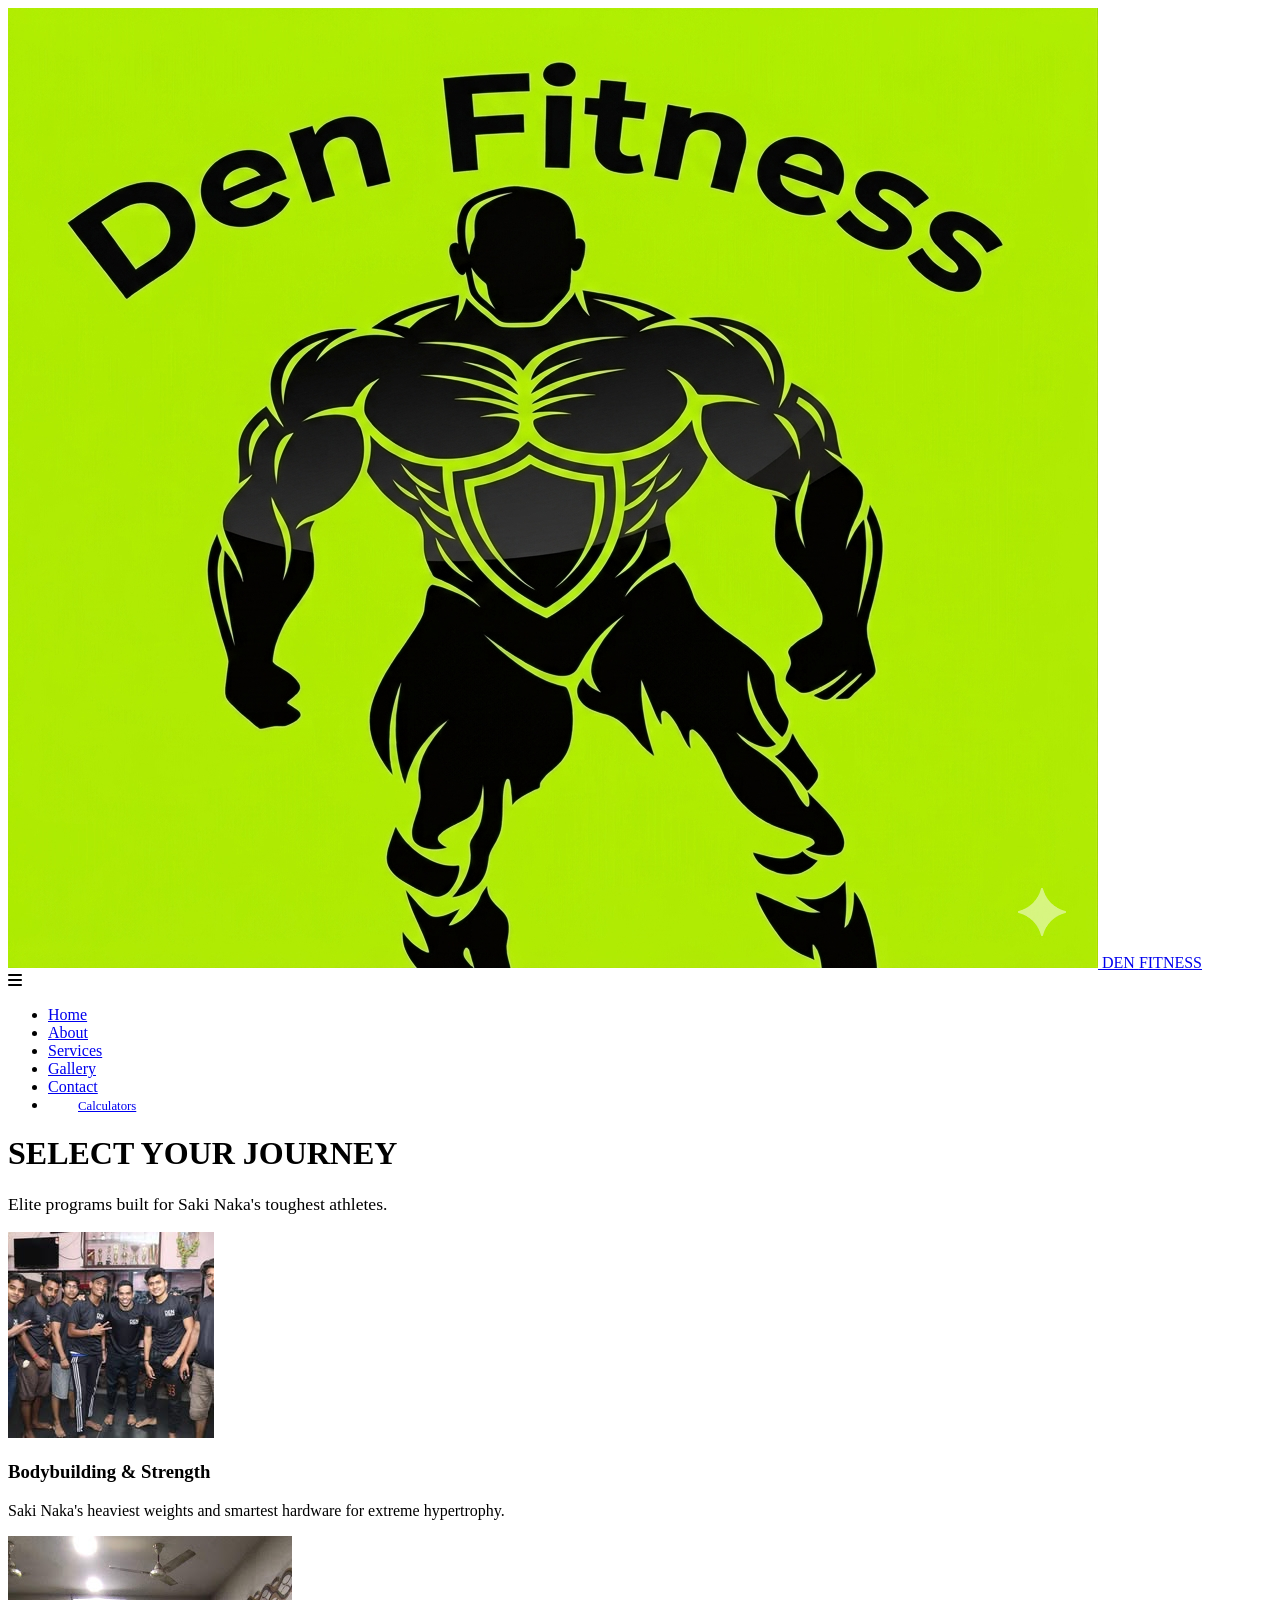
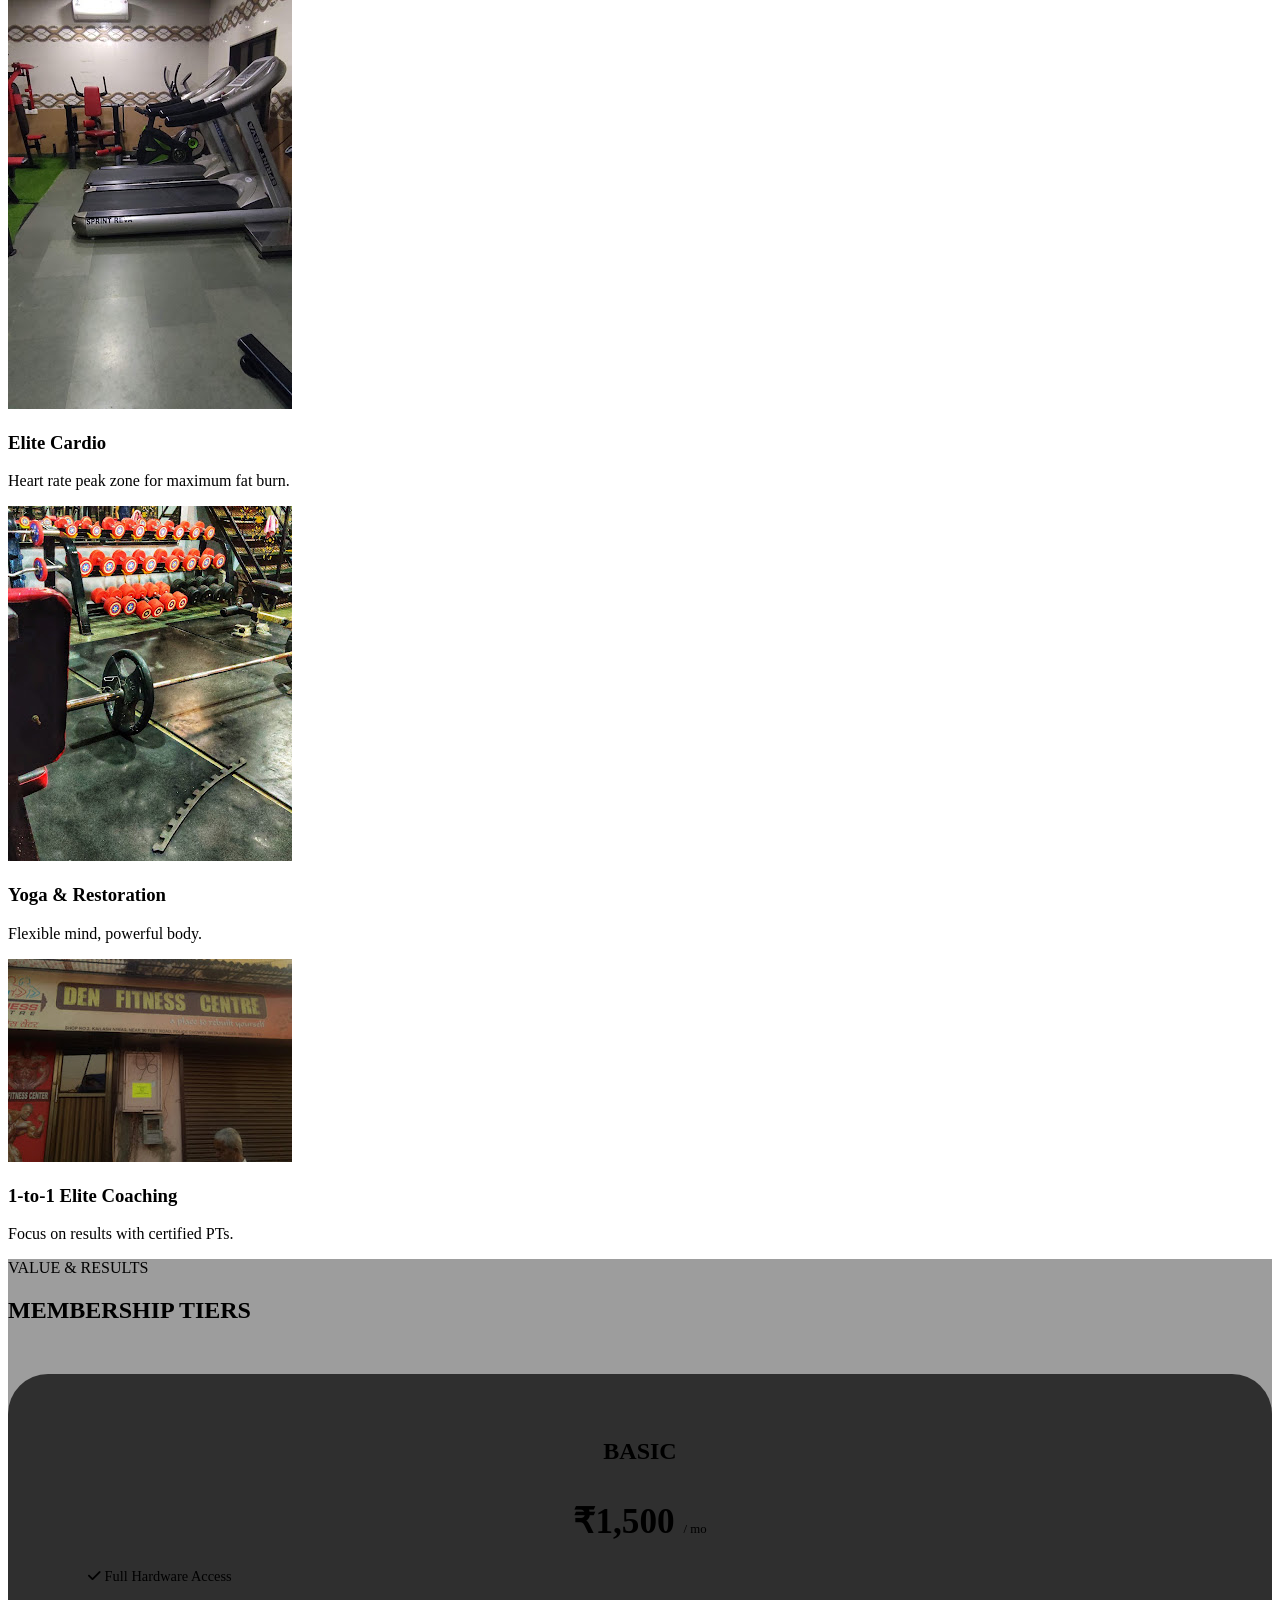
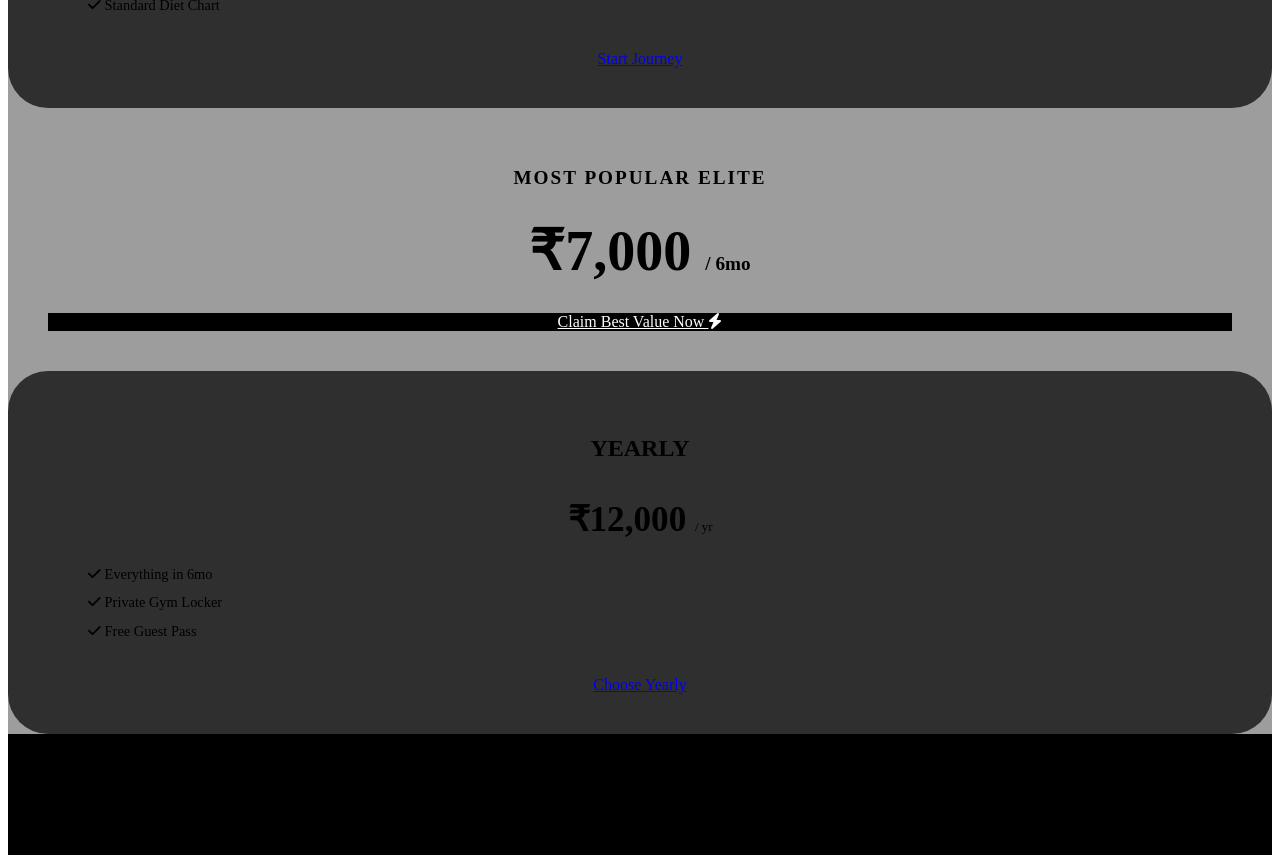
==== services.html @ 98260b91 "Add files via upload" ====
<!DOCTYPE html>
<html lang="en">
<head>
  <meta charset="UTF-8">
  <meta name="viewport" content="width=device-width, initial-scale=1.0">
  <meta name="description" content="Explore Den Fitness Saki Naka's elite training programs. Bodybuilding, Cardio, Yoga, and Certified PT.">
  <title>MEMBERSHIPS & SERVICES | DEN FITNESS</title>
  <link rel="preconnect" href="https://fonts.googleapis.com">
  <link href="https://fonts.googleapis.com/css2?family=Outfit:wght@300;400;500;700;900&display=swap" rel="stylesheet">
  <link rel="stylesheet" href="https://cdnjs.cloudflare.com/ajax/libs/font-awesome/6.4.0/css/all.min.css">
  <link rel="stylesheet" href="css/styles.css">
</head>
<body>

  <!-- Custom Cursor -->
  <div id="custom-cursor"></div>
  <div id="cursor-follower"></div>

  <!-- Navbar -->
  <nav class="navbar">
    <div class="nav-container">
      <a href="index.html" class="logo">
        <img src="enhanced_logo.png" alt="Enhanced Den Fitness Logo">
        DEN <span>FITNESS</span>
      </a>

      <!-- Mobile Toggle -->
      <div class="mobile-toggle" id="mobile-toggle">
        <i class="fas fa-bars"></i>
      </div>

      <ul class="nav-links" id="nav-links">
        <li><a href="index.html">Home</a></li>
        <li><a href="about.html">About</a></li>
        <li><a href="services.html" class="active">Services</a></li>
        <li><a href="gallery.html">Gallery</a></li>
        <li><a href="contact.html">Contact</a></li>
        <li><a href="tools.html" class="btn" style="padding: 10px 20px; font-size: 0.8rem; margin-left: 10px;">Calculators</a></li>
      </ul>
    </div>
  </nav>

  <header class="page-hero reveal active">
    <div class="container text-center">
      <h1 class="text-glow">SELECT YOUR JOURNEY</h1>
      <p style="color: var(--text-muted); font-size: 1.1rem; margin-top: 20px;">Elite programs built for Saki Naka's toughest athletes.</p>
    </div>
  </header>

  <section class="section">
    <div class="container">
      <div class="bento-grid">
        <div class="bento-item wide reveal">
          <img src="img0.jpg" alt="Bodybuilding Program">
          <div class="bento-content">
            <h3>Bodybuilding & Strength</h3>
            <p>Saki Naka's heaviest weights and smartest hardware for extreme hypertrophy.</p>
          </div>
        </div>
        <div class="bento-item reveal" style="transition-delay: 0.1s;">
          <img src="img3.jpg" alt="Premium Cardio Zone">
          <div class="bento-content">
            <h3>Elite Cardio</h3>
            <p>Heart rate peak zone for maximum fat burn.</p>
          </div>
        </div>
        <div class="bento-item reveal" style="transition-delay: 0.15s;">
          <img src="img2.jpg" alt="Yoga Session">
          <div class="bento-content">
            <h3>Yoga & Restoration</h3>
            <p>Flexible mind, powerful body.</p>
          </div>
        </div>
        <div class="bento-item wide reveal" style="transition-delay: 0.2s;">
          <img src="img5.jpg" alt="Elite Personal Training">
          <div class="bento-content">
            <h3>1-to-1 Elite Coaching</h3>
            <p>Focus on results with certified PTs.</p>
          </div>
        </div>
      </div>
    </div>
  </section>

  <!-- Pricing Table Section -->
  <section class="section" style="background: rgba(10,10,10,0.4); border-top: 1px solid var(--glass-border);">
    <div class="container">
      <div class="section-intro reveal">
        <span>VALUE & RESULTS</span>
        <h2>MEMBERSHIP TIERS</h2>
      </div>

      <div class="bento-grid" style="grid-auto-rows: min-content; margin-top: 50px;">
        <!-- Plan 1 -->
        <div class="bento-item reveal" style="padding: 40px; background: rgba(20,20,20,0.8); border-radius: 40px; text-align: center;">
          <h3 style="color: var(--primary-color); font-size: 1.5rem; margin-bottom: 10px;">BASIC</h3>
          <p style="font-size: 2.2rem; font-weight: 900; margin-bottom: 20px;">₹1,500 <span style="font-size: 0.8rem; font-weight: 300;">/ mo</span></p>
          <ul style="list-style: none; text-align: left; margin-bottom: 30px; font-size: 0.9rem; color: var(--text-muted); line-height: 2;">
            <li><i class="fas fa-check" style="color: var(--primary-color);"></i> Full Hardware Access</li>
            <li><i class="fas fa-check" style="color: var(--primary-color);"></i> Standard Diet Chart</li>
          </ul>
          <a href="contact.html" class="btn" style="width: 100%; justify-content: center;">Start Journey</a>
        </div>
        
        <!-- Plan 2 Elite Choice -->
        <div class="bento-item wide reveal" style="padding: 40px; background: var(--primary-color); color: #000; border-radius: 40px; text-align: center; display: flex; flex-direction: column; justify-content: center; transition-delay: 0.1s;">
          <h3 style="font-size: 1.2rem; font-weight: 900; letter-spacing: 2px;">MOST POPULAR ELITE</h3>
          <p style="font-size: 3.5rem; font-weight: 900; margin: 10px 0;">₹7,000 <span style="font-size: 1.2rem;">/ 6mo</span></p>
          <a href="contact.html" class="btn" style="background: #000; color: #fff; width: 100%; justify-content: center; margin-top: 20px;">Claim Best Value Now <i class="fas fa-bolt"></i></a>
        </div>

        <!-- Plan 3 Yearly -->
        <div class="bento-item reveal" style="padding: 40px; background: rgba(20,20,20,0.8); border-radius: 40px; text-align: center; transition-delay: 0.2s;">
          <h3 style="color: var(--primary-color); font-size: 1.5rem; margin-bottom: 10px;">YEARLY</h3>
          <p style="font-size: 2.2rem; font-weight: 900; margin-bottom: 20px;">₹12,000 <span style="font-size: 0.8rem; font-weight: 300;">/ yr</span></p>
          <ul style="list-style: none; text-align: left; margin-bottom: 30px; font-size: 0.9rem; color: var(--text-muted); line-height: 2;">
            <li><i class="fas fa-check" style="color: var(--primary-color);"></i> Everything in 6mo</li>
            <li><i class="fas fa-check" style="color: var(--primary-color);"></i> Private Gym Locker</li>
            <li><i class="fas fa-check" style="color: var(--primary-color);"></i> Free Guest Pass</li>
          </ul>
          <a href="contact.html" class="btn" style="width: 100%; justify-content: center;">Choose Yearly</a>
        </div>
      </div>
    </div>
  </section>

  <footer style="background: #000; padding: 40px 0; border-top: 1px solid var(--glass-border); text-align: center;">
    <div class="container">
      <p style="color: var(--text-muted); font-size: 0.8rem;">&copy; 2026 DEN FITNESS. Engineered for Strength. Saki Naka.</p>
    </div>
  </footer>

  <script src="js/script.js"></script>
</body>
</html>
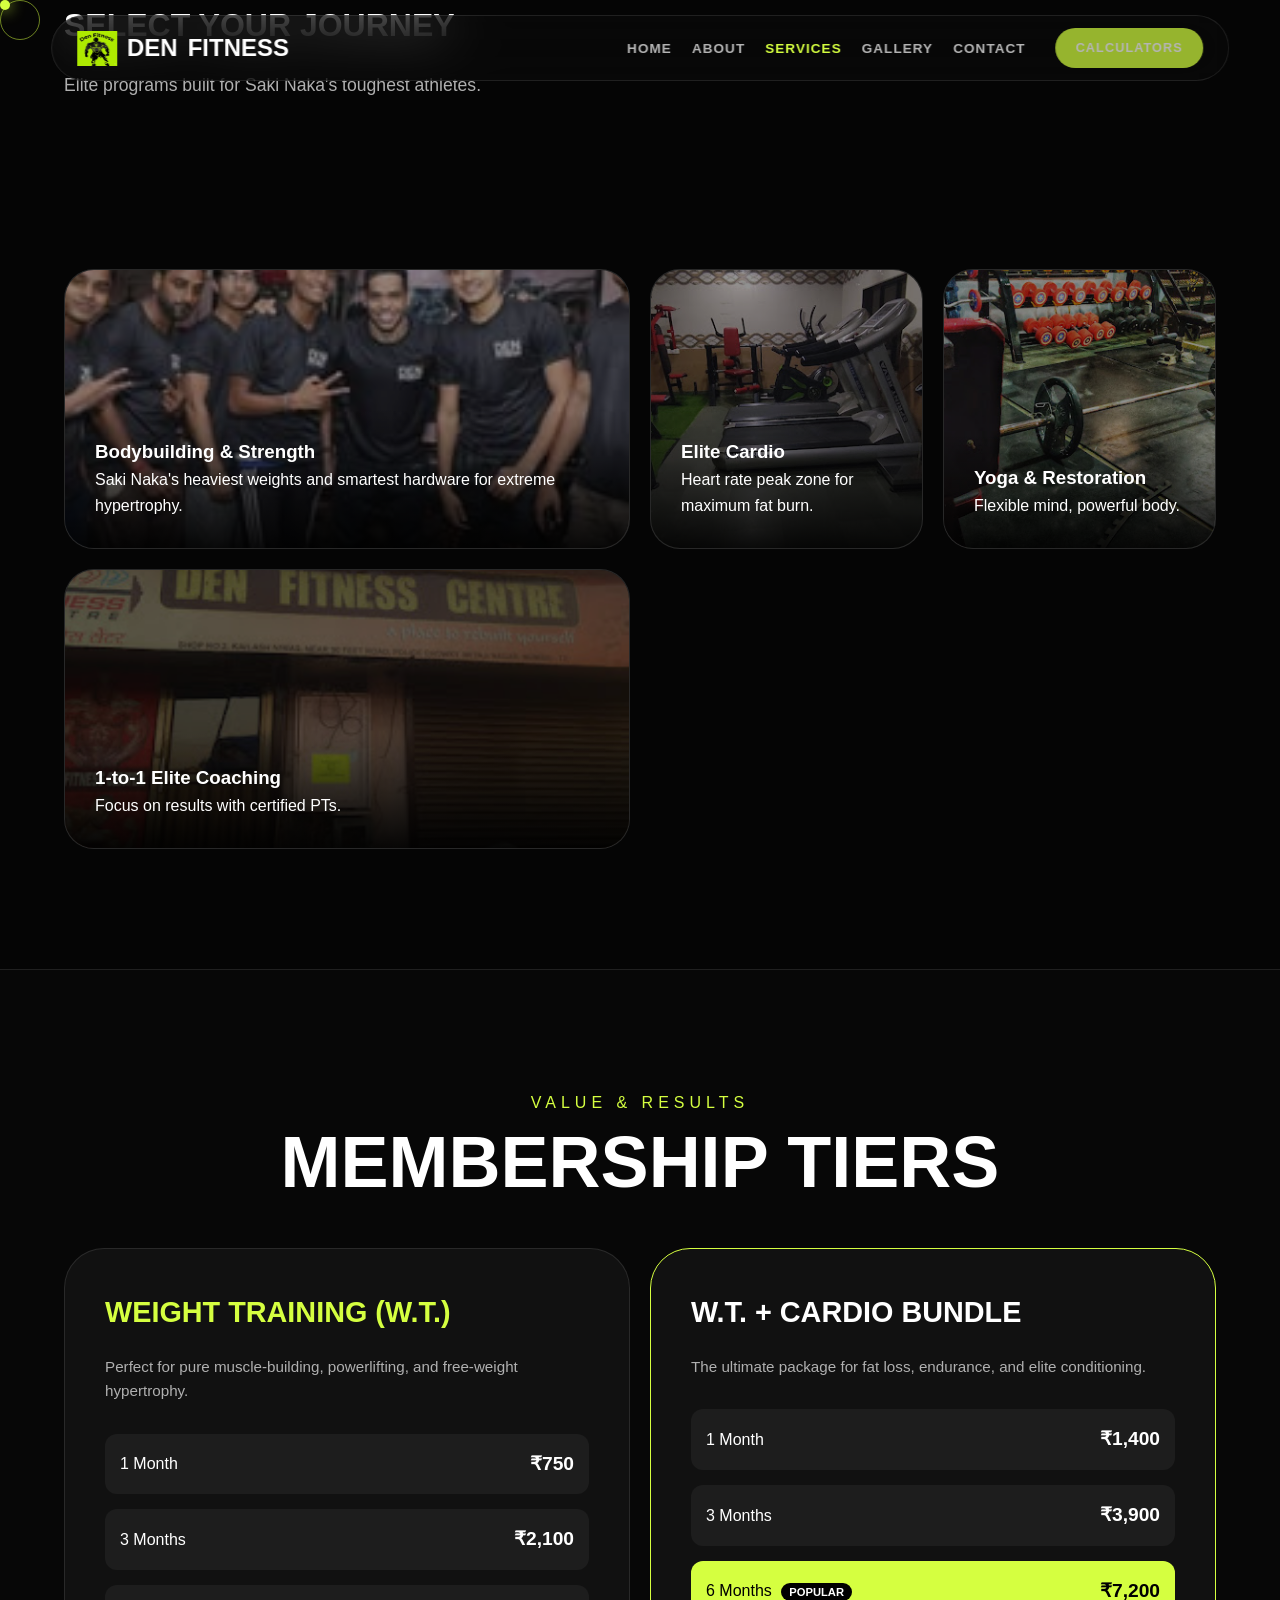
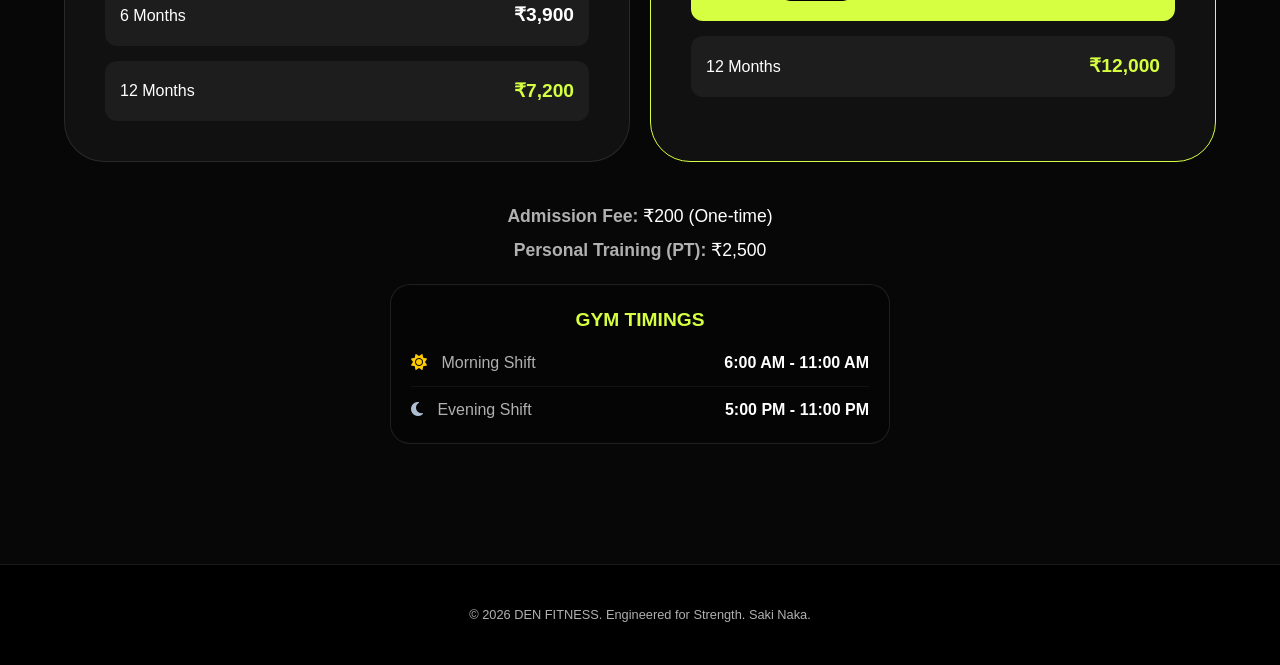
==== commit 7d53baba: "Add files via upload" ====
--- a/services.html
+++ b/services.html
@@ -90,35 +90,48 @@
         <h2>MEMBERSHIP TIERS</h2>
       </div>
 
-      <div class="bento-grid" style="grid-auto-rows: min-content; margin-top: 50px;">
-        <!-- Plan 1 -->
-        <div class="bento-item reveal" style="padding: 40px; background: rgba(20,20,20,0.8); border-radius: 40px; text-align: center;">
-          <h3 style="color: var(--primary-color); font-size: 1.5rem; margin-bottom: 10px;">BASIC</h3>
-          <p style="font-size: 2.2rem; font-weight: 900; margin-bottom: 20px;">₹1,500 <span style="font-size: 0.8rem; font-weight: 300;">/ mo</span></p>
-          <ul style="list-style: none; text-align: left; margin-bottom: 30px; font-size: 0.9rem; color: var(--text-muted); line-height: 2;">
-            <li><i class="fas fa-check" style="color: var(--primary-color);"></i> Full Hardware Access</li>
-            <li><i class="fas fa-check" style="color: var(--primary-color);"></i> Standard Diet Chart</li>
-          </ul>
-          <a href="contact.html" class="btn" style="width: 100%; justify-content: center;">Start Journey</a>
-        </div>
-        
-        <!-- Plan 2 Elite Choice -->
-        <div class="bento-item wide reveal" style="padding: 40px; background: var(--primary-color); color: #000; border-radius: 40px; text-align: center; display: flex; flex-direction: column; justify-content: center; transition-delay: 0.1s;">
-          <h3 style="font-size: 1.2rem; font-weight: 900; letter-spacing: 2px;">MOST POPULAR ELITE</h3>
-          <p style="font-size: 3.5rem; font-weight: 900; margin: 10px 0;">₹7,000 <span style="font-size: 1.2rem;">/ 6mo</span></p>
-          <a href="contact.html" class="btn" style="background: #000; color: #fff; width: 100%; justify-content: center; margin-top: 20px;">Claim Best Value Now <i class="fas fa-bolt"></i></a>
+      <div class="bento-grid grid-2-mobile" style="grid-template-columns: 1fr 1fr; grid-auto-rows: min-content; margin-top: 50px;">
+        <!-- Base Plan -->
+        <div class="bento-item reveal" style="padding: 40px; background: rgba(20,20,20,0.8); border-radius: 40px; border: 1px solid var(--glass-border);">
+          <h3 style="color: var(--primary-color); font-size: 1.8rem; margin-bottom: 20px; text-transform: uppercase;">Weight Training (W.T.)</h3>
+          <p style="color: var(--text-muted); font-size: 0.95rem; margin-bottom: 30px;">Perfect for pure muscle-building, powerlifting, and free-weight hypertrophy.</p>
+          
+          <div style="display: grid; gap: 15px; text-align: left;">
+            <div style="display: flex; justify-content: space-between; align-items: center; padding: 15px; background: rgba(255,255,255,0.05); border-radius: 12px;"><span>1 Month</span> <b style="font-size: 1.2rem;">₹750</b></div>
+            <div style="display: flex; justify-content: space-between; align-items: center; padding: 15px; background: rgba(255,255,255,0.05); border-radius: 12px;"><span>3 Months</span> <b style="font-size: 1.2rem;">₹2,100</b></div>
+            <div style="display: flex; justify-content: space-between; align-items: center; padding: 15px; background: rgba(255,255,255,0.05); border-radius: 12px;"><span>6 Months</span> <b style="font-size: 1.2rem;">₹3,900</b></div>
+            <div style="display: flex; justify-content: space-between; align-items: center; padding: 15px; background: rgba(255,255,255,0.05); border-radius: 12px;"><span>12 Months</span> <b style="font-size: 1.2rem; color: var(--primary-color);">₹7,200</b></div>
+          </div>
         </div>
 
-        <!-- Plan 3 Yearly -->
-        <div class="bento-item reveal" style="padding: 40px; background: rgba(20,20,20,0.8); border-radius: 40px; text-align: center; transition-delay: 0.2s;">
-          <h3 style="color: var(--primary-color); font-size: 1.5rem; margin-bottom: 10px;">YEARLY</h3>
-          <p style="font-size: 2.2rem; font-weight: 900; margin-bottom: 20px;">₹12,000 <span style="font-size: 0.8rem; font-weight: 300;">/ yr</span></p>
-          <ul style="list-style: none; text-align: left; margin-bottom: 30px; font-size: 0.9rem; color: var(--text-muted); line-height: 2;">
-            <li><i class="fas fa-check" style="color: var(--primary-color);"></i> Everything in 6mo</li>
-            <li><i class="fas fa-check" style="color: var(--primary-color);"></i> Private Gym Locker</li>
-            <li><i class="fas fa-check" style="color: var(--primary-color);"></i> Free Guest Pass</li>
-          </ul>
-          <a href="contact.html" class="btn" style="width: 100%; justify-content: center;">Choose Yearly</a>
+        <!-- Combo Plan -->
+        <div class="bento-item reveal" style="padding: 40px; background: rgba(20,20,20,0.8); border-radius: 40px; border: 1px solid var(--primary-color); transition-delay: 0.1s;">
+          <h3 style="color: #fff; font-size: 1.8rem; margin-bottom: 20px; text-transform: uppercase;">W.T. + CARDIO BUNDLE</h3>
+          <p style="color: var(--text-muted); font-size: 0.95rem; margin-bottom: 30px;">The ultimate package for fat loss, endurance, and elite conditioning.</p>
+          
+          <div style="display: grid; gap: 15px; text-align: left;">
+            <div style="display: flex; justify-content: space-between; align-items: center; padding: 15px; background: rgba(255,255,255,0.05); border-radius: 12px;"><span>1 Month</span> <b style="font-size: 1.2rem;">₹1,400</b></div>
+            <div style="display: flex; justify-content: space-between; align-items: center; padding: 15px; background: rgba(255,255,255,0.05); border-radius: 12px;"><span>3 Months</span> <b style="font-size: 1.2rem;">₹3,900</b></div>
+            <div style="display: flex; justify-content: space-between; align-items: center; padding: 15px; background: var(--primary-color); color: #000; border-radius: 12px;"><span>6 Months <span style="font-size: 0.7rem; font-weight: 900; background: #000; color: #fff; padding: 3px 8px; border-radius: 10px; margin-left: 5px;">POPULAR</span></span> <b style="font-size: 1.2rem;">₹7,200</b></div>
+            <div style="display: flex; justify-content: space-between; align-items: center; padding: 15px; background: rgba(255,255,255,0.05); border-radius: 12px;"><span>12 Months</span> <b style="font-size: 1.2rem; color: var(--primary-color);">₹12,000</b></div>
+          </div>
+        </div>
+      </div>
+      
+      <div class="reveal" style="text-align: center; margin-top: 40px; color: var(--text-muted);">
+        <p style="font-size: 1.1rem; margin-bottom: 5px;"><strong>Admission Fee:</strong> <span style="color:#fff;">₹200 (One-time)</span></p>
+        <p style="font-size: 1.1rem; margin-bottom: 20px;"><strong>Personal Training (PT):</strong> <span style="color:#fff;">₹2,500</span></p>
+        
+        <div style="padding: 20px; background: rgba(5,5,5,0.5); border: 1px solid var(--glass-border); border-radius: 20px; max-width: 500px; margin: 0 auto;">
+            <h4 style="color: var(--primary-color); margin-bottom: 15px; font-weight: 700; font-size: 1.2rem;">GYM TIMINGS</h4>
+            <div style="display: flex; justify-content: space-between; align-items: center; border-bottom: 1px solid rgba(255,255,255,0.05); padding-bottom: 10px; margin-bottom: 10px;">
+                <span><i class="fas fa-sun" style="color: #ffcc00; margin-right: 10px;"></i> Morning Shift</span>
+                <b style="color: #fff;">6:00 AM - 11:00 AM</b>
+            </div>
+            <div style="display: flex; justify-content: space-between; align-items: center;">
+                <span><i class="fas fa-moon" style="color: #aebfd4; margin-right: 10px;"></i> Evening Shift</span>
+                <b style="color: #fff;">5:00 PM - 11:00 PM</b>
+            </div>
         </div>
       </div>
     </div>
--- a/css/styles.css
+++ b/css/styles.css
@@ -0,0 +1,248 @@
+* {
+  margin: 0;
+  padding: 0;
+  box-sizing: border-box;
+  font-family: 'Outfit', sans-serif;
+  cursor: none;
+}
+
+:root {
+  --primary-color: #D5FF40; 
+  --primary-glow: rgba(213, 255, 64, 0.6);
+  --bg-dark: #050505;
+  --bg-card: rgba(20, 20, 20, 0.7);
+  --text-light: #ffffff;
+  --text-muted: #b0b0b0;
+  --transition: all 0.4s cubic-bezier(0.4, 0, 0.2, 1);
+  --glass-border: rgba(255, 255, 255, 0.1);
+}
+
+html {
+  scroll-behavior: smooth;
+  overflow-x: hidden;
+}
+
+body {
+  background-color: var(--bg-dark);
+  color: var(--text-light);
+  line-height: 1.6;
+  overflow-x: hidden;
+}
+
+/* Custom Cursor */
+#custom-cursor, #cursor-follower {
+  position: fixed;
+  pointer-events: none;
+  z-index: 9999;
+}
+
+#custom-cursor {
+  width: 10px; height: 10px;
+  background-color: var(--primary-color);
+  border-radius: 50%;
+  box-shadow: 0 0 15px var(--primary-color);
+}
+
+#cursor-follower {
+  width: 40px; height: 40px;
+  border: 1px solid var(--primary-color);
+  border-radius: 50%;
+  transition: all 0.1s ease-out;
+  opacity: 0.5;
+}
+
+/* Navbar & Mobile Menu */
+.navbar {
+  position: fixed;
+  top: 15px; left: 50%;
+  transform: translateX(-50%);
+  width: 92%; max-width: 1200px;
+  padding: 12px 25px;
+  z-index: 1000;
+  background: rgba(10, 10, 10, 0.6);
+  backdrop-filter: blur(25px);
+  -webkit-backdrop-filter: blur(25px);
+  border: 1px solid var(--glass-border);
+  border-radius: 50px;
+  transition: var(--transition);
+}
+
+.navbar.scrolled {
+  top: 0; width: 100%; border-radius: 0; border: none;
+  background: rgba(5, 5, 5, 0.95);
+  padding: 10px 20px;
+}
+
+.nav-container { display: flex; justify-content: space-between; align-items: center; }
+
+.logo {
+  font-size: 1.5rem; font-weight: 900; color: #fff;
+  text-decoration: none; text-transform: uppercase;
+  display: flex; align-items: center; gap: 10px;
+}
+
+.logo img { height: 35px; width: auto; transition: 0.3s; }
+
+.nav-links { display: flex; gap: 20px; align-items: center; list-style: none; }
+
+.nav-links a {
+  color: #fff; text-decoration: none;
+  text-transform: uppercase; font-weight: 600; font-size: 0.85rem;
+  letter-spacing: 1px; opacity: 0.7; transition: 0.3s;
+}
+
+.nav-links a:hover, .nav-links a.active { opacity: 1; color: var(--primary-color); }
+
+.mobile-toggle {
+  display: none; color: #fff; font-size: 1.4rem; cursor: pointer;
+}
+
+/* Hero */
+.hero {
+  min-height: 100vh; display: flex; align-items: center;
+  padding: 120px 0 80px; position: relative; overflow: hidden;
+}
+
+.hero-content { position: relative; z-index: 10; text-align: center; width: 100%; }
+
+.hero h1 {
+  font-size: clamp(3.5rem, 12vw, 7.5rem); font-weight: 900;
+  line-height: 0.85; margin-bottom: 20px; text-transform: uppercase;
+}
+
+.hero h1 span {
+  -webkit-text-stroke: 1px var(--primary-color); color: transparent; display: block;
+}
+
+.marquee-bg {
+  position: absolute; top: 0; left: 0; height: 100%; width: 250%;
+  display: flex; align-items: center; gap: 20px; opacity: 0.12;
+  filter: grayscale(1); pointer-events: none;
+  animation: marqueeScroll 50s linear infinite;
+}
+
+.marquee-bg img { height: 80%; width: auto; border-radius: 15px; }
+
+@keyframes marqueeScroll {
+  0% { transform: translateX(0); }
+  100% { transform: translateX(-50%); }
+}
+
+/* Bento Grid */
+.bento-grid {
+  display: grid; grid-template-columns: repeat(4, 1fr);
+  grid-auto-rows: 280px; gap: 20px; margin-top: 50px;
+}
+
+.bento-item {
+  position: relative; border-radius: 30px; overflow: hidden;
+  background: var(--bg-card); border: 1px solid var(--glass-border);
+  transition: var(--transition);
+}
+
+.bento-item img {
+  width: 100%; height: 100%; object-fit: cover; opacity: 0.55;
+  transition: var(--transition);
+}
+
+.bento-item:hover img { opacity: 1; transform: scale(1.05); }
+
+.bento-content {
+  position: absolute; bottom: 0; left: 0; width: 100%; padding: 30px;
+  background: linear-gradient(transparent, rgba(0,0,0,0.9));
+}
+
+.large { grid-column: span 2; grid-row: span 2; }
+.tall { grid-row: span 2; }
+.wide { grid-column: span 2; }
+
+/* Sections */
+.section { padding: 120px 0; }
+.container { width: 90%; max-width: 1200px; margin: 0 auto; }
+
+.section-intro { text-align: center; margin-bottom: 30px; }
+
+.section-intro h2 {
+  font-size: clamp(2.5rem, 8vw, 4.5rem); font-weight: 900;
+  text-transform: uppercase; line-height: 1;
+}
+
+.section-intro span { color: var(--primary-color); display: block; font-size: 1rem; letter-spacing: 5px; margin-bottom: 10px; }
+
+/* Components */
+.btn {
+  background: var(--primary-color); color: #000;
+  padding: 16px 35px; border-radius: 50px; text-decoration: none;
+  font-weight: 800; text-transform: uppercase; font-size: 0.95rem;
+  display: inline-flex; align-items: center; gap: 10px;
+  transition: var(--transition);
+}
+
+.btn:hover { background: #fff; transform: translateY(-3px); box-shadow: 0 10px 30px var(--primary-glow); }
+
+.calculator-card {
+  background: rgba(15,15,15,0.8); border: 1px solid var(--glass-border);
+  border-radius: 35px; padding: 45px; backdrop-filter: blur(20px);
+  -webkit-backdrop-filter: blur(20px);
+}
+
+input, select, textarea {
+  width: 100%; padding: 16px 20px; background: rgba(255,255,255,0.04);
+  border: 1px solid rgba(255,255,255,0.1); border-radius: 15px;
+  color: #fff; font-size: 1rem; outline: none; transition: 0.3s;
+}
+
+input:focus { border-color: var(--primary-color); background: rgba(255,255,255,0.08); }
+
+/* Animation */
+.reveal { opacity: 0; transform: translateY(40px); transition: 1s cubic-bezier(0.19, 1, 0.22, 1); }
+.reveal.active { opacity: 1; transform: translateY(0); }
+
+/* MOBILE RESPONSIVE QUERIES */
+
+@media (max-width: 1024px) {
+  .bento-grid { grid-template-columns: repeat(2, 1fr); grid-auto-rows: 250px; }
+}
+
+@media (max-width: 768px) {
+  * { cursor: auto !important; }
+  #custom-cursor, #cursor-follower { display: none !important; }
+
+  .navbar { width: 95%; top: 10px; padding: 8px 18px; border-radius: 25px; }
+
+  .nav-links {
+    position: fixed; top: 0; right: -100%; width: 280px; height: 100vh;
+    background: rgba(5,5,5,0.98); backdrop-filter: blur(30px);
+    flex-direction: column; justify-content: center; padding: 50px;
+    transition: 0.5s cubic-bezier(0.77, 0, 0.175, 1);
+    border-left: 1px solid var(--glass-border);
+  }
+
+  .nav-links.active { right: 0; }
+
+  .mobile-toggle { display: block; z-index: 1001; }
+
+  .hero { padding: 120px 0 60px; }
+  .hero h1 { font-size: 4rem; }
+
+  .section { padding: 70px 0; }
+
+  .bento-grid { grid-template-columns: 1fr; grid-auto-rows: min-content; gap: 15px; }
+  .large, .tall, .wide { grid-column: span 1; grid-row: span 1; height: 350px; }
+
+  .calculator-card { padding: 30px 20px; border-radius: 25px; }
+  
+  .section-intro h2 { font-size: 2.8rem; }
+
+  /* Page headers */
+  .page-hero h1 { font-size: 2.5rem; }
+  
+  /* Form scaling */
+  .grid-2-mobile { grid-template-columns: 1fr !important; }
+}
+
+@media (max-width: 480px) {
+  .hero h1 { font-size: 3.2rem; }
+  .logo { font-size: 1.2rem; }
+  .logo img { height: 28px; }
+}
